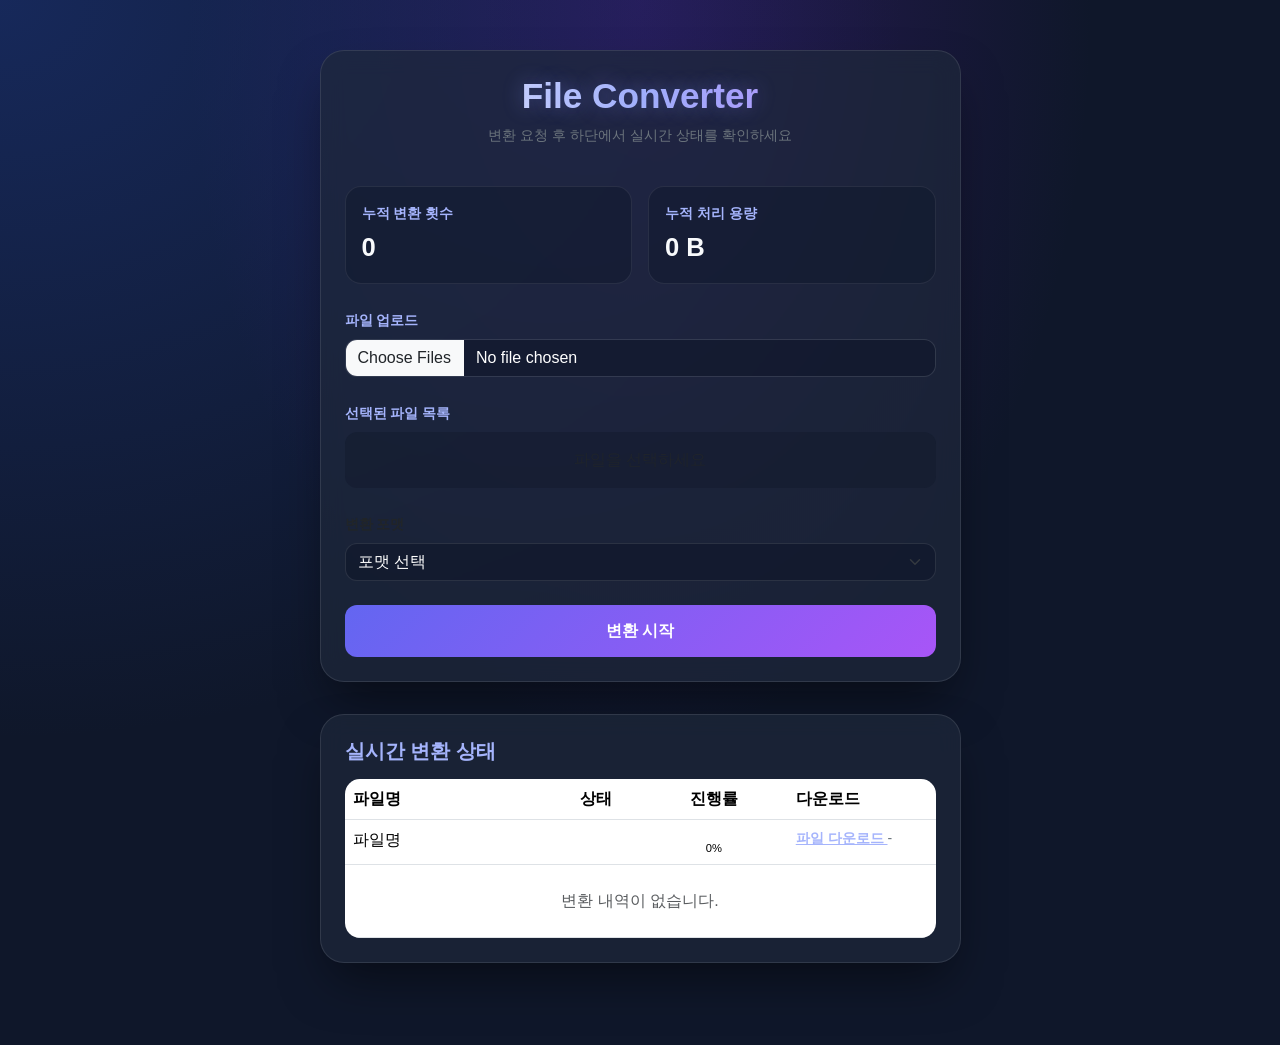
==== src/main/resources/templates/convert.html @ 1aa2a0c4 "[FEAT] 실시간 통계 프론트 구현완료" ====
<!DOCTYPE HTML>
<html xmlns:th="http://www.thymeleaf.org">
<head>
    <title>Dark File Converter - Convert & Status</title>
    <meta charset="UTF-8">
    <link href="https://cdn.jsdelivr.net/npm/bootstrap@5.3.0/dist/css/bootstrap.min.css" rel="stylesheet">
    <style>
        body {
            background-color: #0f172a;
            background-image: radial-gradient(at 0% 0%, rgba(30, 58, 138, 0.5) 0, transparent 50%),
                              radial-gradient(at 50% 0%, rgba(76, 29, 149, 0.4) 0, transparent 50%);
            min-height: 100vh;
            color: #f8fafc;
            font-family: 'Inter', sans-serif;
            padding: 50px 0;
        }
        .bright-title {
            background: linear-gradient(to right, #ffffff, #a5b4fc, #c084fc);
            -webkit-background-clip: text;
            -webkit-text-fill-color: transparent;
            font-size: 2.2rem;
            text-shadow: 0 0 20px rgba(129, 140, 248, 0.4);
        }
        .card {
            background: rgba(30, 41, 59, 0.7);
            backdrop-filter: blur(12px);
            border: 1px solid rgba(255, 255, 255, 0.1);
            border-radius: 24px;
            box-shadow: 0 25px 50px -12px rgba(0, 0, 0, 0.5);
            margin-bottom: 2rem;
        }
        .form-control, .form-select {
            background-color: rgba(15, 23, 42, 0.6);
            border: 1px solid rgba(255, 255, 255, 0.1);
            color: #fff;
            border-radius: 12px;
        }
        .btn-neon {
            background: linear-gradient(135deg, #6366f1 0%, #a855f7 100%);
            border: none;
            color: white;
            font-weight: bold;
            padding: 14px;
            border-radius: 12px;
            transition: all 0.3s ease;
        }
        .file-list-container {
            background: rgba(15, 23, 42, 0.4);
            border-radius: 12px;
            max-height: 150px;
            overflow-y: auto;
        }
        /* 상태 테이블 스타일 */
        .table { color: #cbd5e1; }
        .table-dark-custom { background: rgba(15, 23, 42, 0.4); border-radius: 15px; overflow: hidden; }
        .update-highlight { animation: flash 2s; }
        @keyframes flash {
            0% { background-color: rgba(99, 102, 241, 0.3); }
            100% { background-color: transparent; }
        }
        /* 다운로드 링크 호버 효과 추가 */
        .download-link:hover {
            color: #c084fc !important;
            text-shadow: 0 0 8px rgba(192, 132, 252, 0.6);
        }
    </style>
</head>
<body>

<div class="container">
    <div class="row justify-content-center">
        <div class="col-md-7">

            <div class="card p-4">
                <div class="text-center mb-4">
                    <h2 class="fw-bold bright-title">File Converter</h2>
                    <p class="text-secondary small">변환 요청 후 하단에서 실시간 상태를 확인하세요</p>
                </div>

                <div class="row g-3 mb-4">
                    <div class="col-6">
                        <div class="p-3 rounded-4" style="background: rgba(15, 23, 42, 0.45); border: 1px solid rgba(255,255,255,0.08);">
                            <div class="small text-uppercase fw-bold mb-1" style="color:#a5b4fc;">누적 변환 횟수</div>
                            <div id="globalCompletedCount" class="fw-bold" style="font-size: 1.6rem; color:#f8fafc;">0</div>
                        </div>
                    </div>
                    <div class="col-6">
                        <div class="p-3 rounded-4" style="background: rgba(15, 23, 42, 0.45); border: 1px solid rgba(255,255,255,0.08);">
                            <div class="small text-uppercase fw-bold mb-1" style="color:#a5b4fc;">누적 처리 용량</div>
                            <div id="globalCompletedBytes" class="fw-bold" style="font-size: 1.6rem; color:#f8fafc;">0 B</div>
                        </div>
                    </div>
                </div>

                <form id="uploadForm">
                    <div class="mb-4">
                        <label class="form-label small text-uppercase fw-bold" style="color:#a5b4fc">파일 업로드</label>
                        <input class="form-control" type="file" id="fileInput" name="files" multiple onchange="updateFileList()" required>
                    </div>

                    <div class="mb-4">
                        <label class="form-label small text-uppercase fw-bold" style="color:#a5b4fc">선택된 파일 목록</label>
                        <div class="file-list-container p-2">
                            <ul id="fileList" class="list-group list-group-flush">
                                <li class="list-group-item text-muted text-center border-0" style="background:transparent">파일을 선택하세요</li>
                            </ul>
                        </div>
                    </div>

                    <div class="mb-4">
                        <label class="form-label small text-uppercase fw-bold text-indigo-300">변환 포맷</label>
                        <select class="form-select" name="targetFormat" required>
                            <option value="" disabled selected>포맷 선택</option>
                            <option th:each="format : ${formats}" th:value="${format}" th:text="${format}">PDF</option>
                        </select>
                    </div>

                    <div class="d-grid">
                        <button type="submit" id="submitBtn" class="btn btn-neon">변환 시작</button>
                    </div>
                </form>
            </div>

            <div class="card p-4">
                <h5 class="fw-bold mb-3" style="color:#a5b4fc">실시간 변환 상태</h5>
                <div class="table-responsive table-dark-custom">
                    <table class="table mb-0" style="table-layout: fixed; width: 100%;">
                        <thead style="background: rgba(255,255,255,0.05)">
                        <tr>
                            <th style="width: 35%">파일명</th>
                            <th class="text-center" style="width: 15%">상태</th>
                            <th class="text-center" style="width: 25%">진행률</th>
                            <th style="width: 25%">다운로드</th>
                        </tr>
                        </thead>
                        <tbody id="status-tbody">
                        <tr th:each="history : ${histories}"
                            class="history-row"
                            th:data-id="${history.historyId}"
                            th:data-s3-filename="${history.s3FileName}">

                            <td th:text="${history.originalFile}" class="text-truncate">파일명</td>

                            <td class="status-cell text-center">
                                    <span class="badge"
                                          th:classappend="${history.status == '3' ? 'bg-success' : (history.status == '2' ? 'bg-primary' : 'bg-secondary')}"
                                          th:text="${history.status == '3' ? '완료' : (history.status == '2' ? '진행 중' : '대기 중')}">대기 중</span>
                            </td>

                            <td class="progress-cell" style="vertical-align: middle;">
                                <div class="progress" style="height: 8px; background: rgba(255,255,255,0.1);">
                                    <div class="progress-bar progress-bar-striped progress-bar-animated bg-info"
                                         role="progressbar"
                                         th:style="'width: ' + ${history.percent ?: 0} + '%'"></div>
                                </div>
                                <small class="percent-text d-block text-center mt-1" style="font-size: 0.7rem;"
                                       th:text="${(history.percent ?: 0) + '%'}">0%</small>
                            </td>

                            <td class="message-cell small">
                                <th:block th:if="${history.status == '3' and history.convertedFile != null and !history.convertedFile.trim().isEmpty()}">
                                    <span class="download-link"
                                          th:onclick="handleDownloadRequest([[${history.convertedFile}]])"
                                          style="color: #a5b4fc; cursor: pointer; text-decoration: underline; font-weight: bold;">
                                        파일 다운로드
                                    </span>
                                </th:block>
                                <th:block th:unless="${history.status == '3' and history.convertedFile != null and !history.convertedFile.trim().isEmpty()}">
                                    <span class="text-secondary" th:text="${history.message ?: '-'}">-</span>
                                </th:block>
                            </td>
                        </tr>
                        <tr th:if="${#lists.isEmpty(histories)}" id="empty-row">
                            <td colspan="4" class="text-center text-muted p-4">변환 내역이 없습니다.</td>
                        </tr>
                        </tbody>
                    </table>
                </div>
            </div>

        </div>
    </div>
</div>

<script th:inline="javascript">
    // 🌟 [기존] 백엔드(/api/file/download-url)를 통해 안전하게 Presigned URL을 발급받아 현재 창에서 다운로드
    async function handleDownloadRequest(key) {
        if (!key || key.trim() === "") {
            alert("아직 파일이 준비되지 않았습니다.");
            return;
        }

        try {
            const response = await fetch(`/api/file/download-url?key=${encodeURIComponent(key.trim())}`);

            if (!response.ok) {
                throw new Error(`서버 에러: ${response.status}`);
            }

            const downloadUrl = await response.text();

            const link = document.createElement('a');
            link.href = downloadUrl;
            link.style.display = 'none';
            document.body.appendChild(link);
            link.click();
            document.body.removeChild(link);

        } catch (error) {
            console.error("다운로드 실패:", error);
            alert("파일 다운로드 중 오류가 발생했습니다.");
        }
    }

    // 1. UUID 관리 (localStorage로 고정)
    function getOrCreateUuid() {
        let uuid = localStorage.getItem('uuid');
        if (!uuid) {
            uuid = crypto.randomUUID();
            localStorage.setItem('uuid', uuid);
        }
        return uuid;
    }

    const myUuid = getOrCreateUuid();
    let fileEventSource = null;
    let statsEventSource = null;

    // 2. 파일 진행률 SSE 연결 및 데이터 수신
    function initSse(uuid) {
        console.log("📍 SSE 연결 중... UUID:", uuid);

        if (fileEventSource) {
            fileEventSource.close();
        }

        fileEventSource = new EventSource(`/api/sse/connect/${uuid}`);

        fileEventSource.addEventListener('redis-caching-update', (event) => {
            const data = JSON.parse(event.data);
            console.log("🔔 상태 업데이트 수신:", data);
            updateStatusUI(data);
        });

        fileEventSource.onopen = () => console.log("✅ 파일 SSE 연결 성공");

        fileEventSource.onerror = () => {
            console.warn("⚠️ 파일 SSE 연결 오류");
            fileEventSource.close();

            setTimeout(() => {
                initSse(uuid);
            }, 3000);
        };
    }

    // 3. 전역 통계 초기 조회
    async function loadStatsSummary() {
        try {
            const response = await fetch('/api/stats/summary');

            if (!response.ok) {
                throw new Error(`stats summary load failed: ${response.status}`);
            }

            const summary = await response.json();
            updateStatsSummaryUI(summary);
        } catch (error) {
            console.error("전역 통계 초기 조회 실패:", error);
        }
    }

    // 4. 전역 통계 SSE 연결
    function initStatsSse() {
        if (statsEventSource) {
            statsEventSource.close();
        }

        statsEventSource = new EventSource('/api/sse/stats');

        statsEventSource.addEventListener('stats-summary-update', (event) => {
            const summary = JSON.parse(event.data);
            console.log("📊 전역 통계 업데이트 수신:", summary);
            updateStatsSummaryUI(summary);
        });

        statsEventSource.onopen = () => console.log("✅ stats SSE 연결 성공");

        statsEventSource.onerror = () => {
            console.warn("⚠️ stats SSE 연결 오류");
            statsEventSource.close();

            setTimeout(() => {
                initStatsSse();
            }, 3000);
        };
    }

    // 5. 전역 통계 UI 갱신
    function updateStatsSummaryUI(summary) {
        const countEl = document.getElementById('globalCompletedCount');
        const bytesEl = document.getElementById('globalCompletedBytes');

        if (countEl) {
            countEl.textContent = Number(summary.completedCount || 0).toLocaleString();
        }

        if (bytesEl) {
            bytesEl.textContent = formatBytes(summary.completedBytes || 0);
        }
    }

    // 6. 바이트 포맷터
    function formatBytes(bytes) {
        const value = Number(bytes || 0);

        if (value < 1024) return `${value} B`;
        if (value < 1024 * 1024) return `${(value / 1024).toFixed(1)} KB`;
        if (value < 1024 * 1024 * 1024) return `${(value / (1024 * 1024)).toFixed(1)} MB`;
        return `${(value / (1024 * 1024 * 1024)).toFixed(1)} GB`;
    }

    // 7. 페이지 초기 실행
    document.addEventListener('DOMContentLoaded', async () => {
        initSse(myUuid);
        await loadStatsSummary();
        initStatsSse();
    });

    // 8. 수신한 데이터를 기반으로 테이블의 특정 행을 찾아 변경
    function updateStatusUI(data) {
        if (data.uuid !== myUuid) {
            return;
        }

        const fileId = data.filename || data.s3FileName;
        const row = document.querySelector(`tr[data-s3-filename="${fileId}"]`);

        if (row) {
            console.log("✅ 매칭 성공:", fileId);

            const statusCell = row.querySelector('.status-cell');
            const progressBar = row.querySelector('.progress-bar');
            const percentText = row.querySelector('.percent-text');
            const messageCell = row.querySelector('.message-cell');

            let statusText = "대기 중";
            let badgeClass = "bg-secondary";

            if (data.status === "2" || (typeof data.status === 'string' && data.status.includes("업데이트"))) {
                statusText = "진행 중";
                badgeClass = "bg-primary";
            } else if (data.status === "3" || (typeof data.status === 'string' && data.status.includes("완료"))) {
                statusText = "완료";
                badgeClass = "bg-success";
            }

            if (statusCell) {
                statusCell.innerHTML = `<span class="badge ${badgeClass}">${statusText}</span>`;
            }

            if (progressBar && data.percent !== undefined) {
                const p = data.percent;
                progressBar.style.setProperty('width', p + '%', 'important');

                if (percentText) {
                    percentText.innerText = p + "%";
                }

                if (p >= 100 || statusText === "완료") {
                    progressBar.classList.remove('progress-bar-animated');
                    progressBar.classList.replace('bg-info', 'bg-success');
                }
            }

            if (messageCell) {
                if (statusText === "완료") {
                    const fileKey = data.convertedFile ? data.convertedFile.trim() : "";

                    if (fileKey !== "") {
                        messageCell.innerHTML = `
                            <span class="download-link"
                                  onclick="handleDownloadRequest('${fileKey}')"
                                  style="color: #a5b4fc; cursor: pointer; text-decoration: underline; font-weight: bold;">
                                파일 다운로드
                            </span>
                        `;
                    } else {
                        messageCell.innerHTML = `<span class="text-secondary">파일 준비 중...</span>`;
                    }
                } else {
                    messageCell.innerHTML = `<span class="text-secondary">${data.status === "2" ? "처리 중..." : "-"}</span>`;
                }
            }

            row.classList.add('update-highlight');
            setTimeout(() => row.classList.remove('update-highlight'), 1000);
        } else {
            console.warn("❌ 매칭 실패: 화면에 해당 s3FileName 식별자를 가진 행이 없습니다 ->", fileId);
        }
    }

    // 9. 파일 업로드 목록 업데이트 UI
    function updateFileList() {
        const input = document.getElementById('fileInput');
        const list = document.getElementById('fileList');
        list.innerHTML = '';

        if (input.files.length === 0) {
            list.innerHTML = '<li class="list-group-item text-muted text-center border-0" style="background:transparent">파일을 선택하세요</li>';
            return;
        }

        Array.from(input.files).forEach(f => {
            const li = document.createElement('li');
            li.className = 'list-group-item text-white border-0 py-2';
            li.style.background = 'transparent';
            li.innerText = f.name;
            list.appendChild(li);
        });
    }

    // 10. 업로드 + 완료 처리 (Presigned URL 방식)
    document.getElementById('uploadForm').addEventListener('submit', async function(e) {
        e.preventDefault();

        const btn = document.getElementById('submitBtn');
        const fileInput = document.getElementById('fileInput');
        const files = Array.from(fileInput.files);
        const targetFormat = document.querySelector('select[name="targetFormat"]').value;

        if (files.length === 0 || !targetFormat) return;

        btn.disabled = true;
        btn.innerText = "URL 발급 중...";

        try {
            // 1) upload-init
            const initReq = {
                uuid: myUuid,
                targetFormat: targetFormat,
                files: files.map(f => ({
                    filename: f.name,
                    contentType: f.type || "application/octet-stream",
                    size: f.size
                }))
            };

            const initRes = await fetch('/file/upload-init', {
                method: 'POST',
                headers: { 'Content-Type': 'application/json' },
                body: JSON.stringify(initReq)
            });

            if (!initRes.ok) throw new Error("upload-init 실패");
            const initData = await initRes.json();

            // 2) S3 PUT 업로드
            btn.innerText = "S3 업로드 중...";
            for (let i = 0; i < initData.items.length; i++) {
                const item = initData.items[i];
                const f = files[i];

                const putRes = await fetch(item.uploadUrl, {
                    method: 'PUT',
                    headers: { 'Content-Type': f.type || "application/octet-stream" },
                    body: f
                });

                if (!putRes.ok) throw new Error(`S3 업로드 실패: ${f.name}`);
            }

            // 3) upload-complete
            btn.innerText = "서버 처리 중...";

            const completeRes = await fetch('/file/upload-complete', {
                method: 'POST',
                headers: { 'Content-Type': 'application/json' },
                body: JSON.stringify({
                    uuid: myUuid,
                    historyIds: initData.items.map(x => x.historyId)
                })
            });

            if (!completeRes.ok) throw new Error("upload-complete 실패");

            const text = await completeRes.text();
            if (!text) {
                location.reload();
                return;
            }

            const newHistories = JSON.parse(text);

            const emptyRow = document.getElementById('empty-row');
            if (emptyRow) emptyRow.remove();

            const tbody = document.getElementById('status-tbody');

            newHistories.forEach(history => {
                const row = document.createElement('tr');
                row.className = 'history-row update-highlight';
                row.setAttribute('data-id', history.historyId);
                row.setAttribute('data-s3-filename', history.s3FileName);

                let statusText = "대기 중";
                let badgeClass = "bg-secondary";

                if (history.status == '2') {
                    statusText = "진행 중";
                    badgeClass = "bg-primary";
                } else if (history.status == '3') {
                    statusText = "완료";
                    badgeClass = "bg-success";
                }

                row.innerHTML = `
                    <td class="text-truncate" style="max-width: 150px;">${history.fileName || history.originalFile}</td>
                    <td class="status-cell text-center">
                        <span class="badge ${badgeClass}">${statusText}</span>
                    </td>
                    <td class="progress-cell" style="vertical-align: middle;">
                        <div class="progress" style="height: 8px; background: rgba(255,255,255,0.1);">
                            <div class="progress-bar progress-bar-striped progress-bar-animated bg-info"
                                 role="progressbar" style="width: 0%"></div>
                        </div>
                        <small class="percent-text d-block text-center mt-1" style="font-size: 0.7rem;">0%</small>
                    </td>
                    <td class="message-cell small text-secondary">${history.message || '-'}</td>
                `;
                tbody.prepend(row);
            });

            this.reset();
            document.getElementById('fileList').innerHTML =
                '<li class="list-group-item text-muted text-center border-0" style="background:transparent">파일을 선택하세요</li>';

            btn.disabled = false;
            btn.innerText = "변환 시작";

        } catch (err) {
            console.error("❌ 업로드 실패:", err);
            btn.disabled = false;
            btn.innerText = "변환 시작";
            alert("업로드 처리 중 오류가 발생했습니다.");
        }
    });
</script>
</body>
</html>
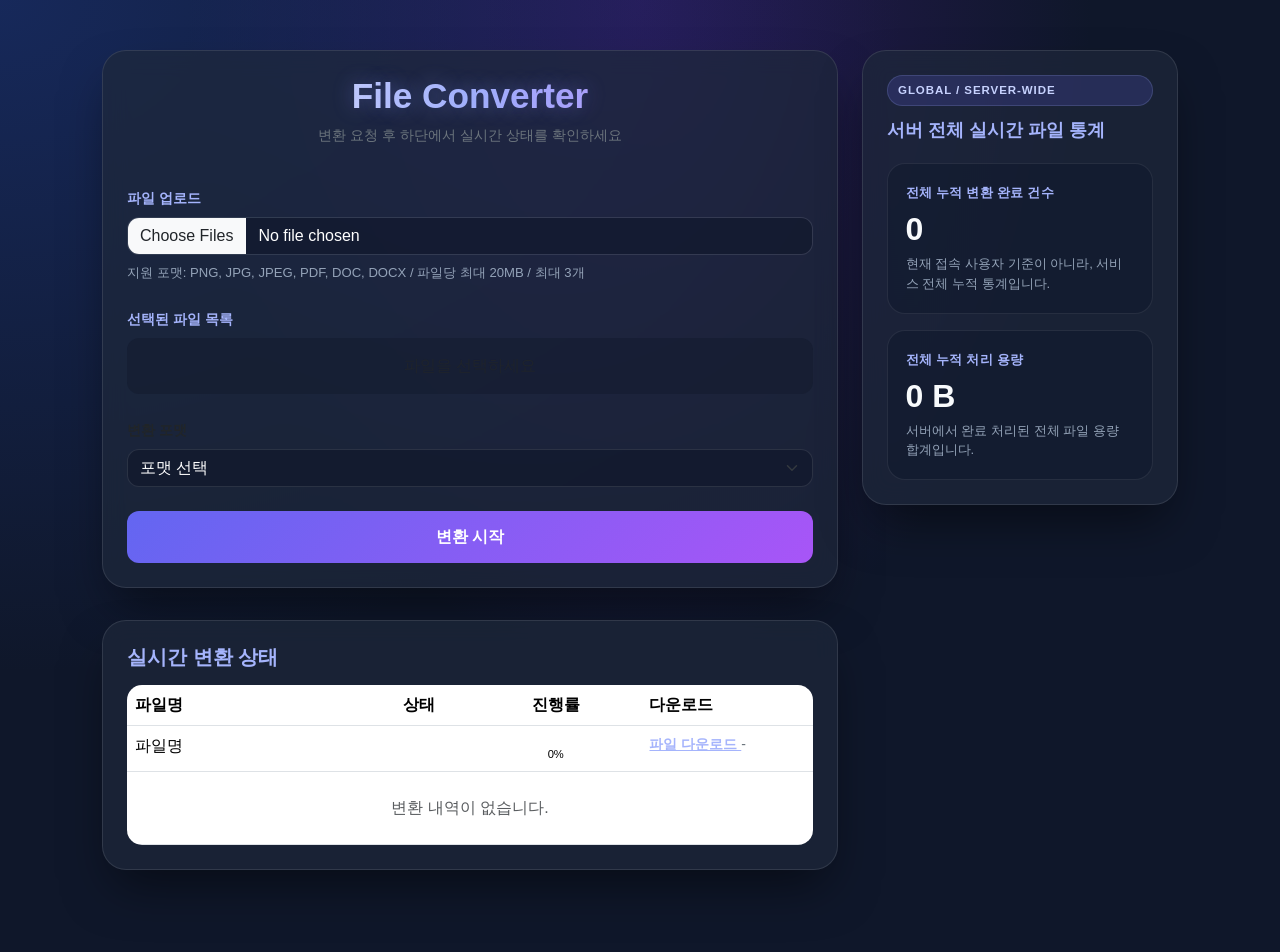
==== commit 13424e81: "[FEAT] 파일 업로드 용량 제한 및 개수 제한, X버튼 생성" ====
--- a/src/main/resources/templates/convert.html
+++ b/src/main/resources/templates/convert.html
@@ -14,6 +14,7 @@
             font-family: 'Inter', sans-serif;
             padding: 50px 0;
         }
+
         .bright-title {
             background: linear-gradient(to right, #ffffff, #a5b4fc, #c084fc);
             -webkit-background-clip: text;
@@ -21,6 +22,7 @@
             font-size: 2.2rem;
             text-shadow: 0 0 20px rgba(129, 140, 248, 0.4);
         }
+
         .card {
             background: rgba(30, 41, 59, 0.7);
             backdrop-filter: blur(12px);
@@ -29,12 +31,14 @@
             box-shadow: 0 25px 50px -12px rgba(0, 0, 0, 0.5);
             margin-bottom: 2rem;
         }
+
         .form-control, .form-select {
             background-color: rgba(15, 23, 42, 0.6);
             border: 1px solid rgba(255, 255, 255, 0.1);
             color: #fff;
             border-radius: 12px;
         }
+
         .btn-neon {
             background: linear-gradient(135deg, #6366f1 0%, #a855f7 100%);
             border: none;
@@ -44,32 +48,187 @@
             border-radius: 12px;
             transition: all 0.3s ease;
         }
+
         .file-list-container {
             background: rgba(15, 23, 42, 0.4);
             border-radius: 12px;
-            max-height: 150px;
+            max-height: 180px;
             overflow-y: auto;
         }
-        /* 상태 테이블 스타일 */
-        .table { color: #cbd5e1; }
-        .table-dark-custom { background: rgba(15, 23, 42, 0.4); border-radius: 15px; overflow: hidden; }
-        .update-highlight { animation: flash 2s; }
+
+        .table {
+            color: #cbd5e1;
+        }
+
+        .table-dark-custom {
+            background: rgba(15, 23, 42, 0.4);
+            border-radius: 15px;
+            overflow: hidden;
+        }
+
+        .update-highlight {
+            animation: flash 2s;
+        }
+
         @keyframes flash {
             0% { background-color: rgba(99, 102, 241, 0.3); }
             100% { background-color: transparent; }
         }
-        /* 다운로드 링크 호버 효과 추가 */
+
         .download-link:hover {
             color: #c084fc !important;
             text-shadow: 0 0 8px rgba(192, 132, 252, 0.6);
         }
+
+        .main-layout {
+            align-items: flex-start;
+        }
+
+        .left-panel {
+            max-width: 760px;
+        }
+
+        .right-panel {
+            max-width: 340px;
+        }
+
+        .stats-sidebar {
+            position: sticky;
+            top: 50px;
+        }
+
+        .server-badge {
+            display: inline-block;
+            margin-bottom: 0.7rem;
+            padding: 6px 10px;
+            border-radius: 999px;
+            background: rgba(99, 102, 241, 0.18);
+            border: 1px solid rgba(165, 180, 252, 0.18);
+            color: #c7d2fe;
+            font-size: 0.72rem;
+            font-weight: 800;
+            letter-spacing: 0.08em;
+        }
+
+        .stats-title {
+            color: #a5b4fc;
+            font-weight: 700;
+            margin-bottom: 1.2rem;
+            font-size: 1.1rem;
+        }
+
+        .stats-box {
+            background: rgba(15, 23, 42, 0.45);
+            border: 1px solid rgba(255,255,255,0.08);
+            border-radius: 18px;
+            padding: 1.2rem 1.1rem;
+            margin-bottom: 1rem;
+        }
+
+        .stats-label {
+            font-size: 0.82rem;
+            font-weight: 700;
+            color: #a5b4fc;
+            margin-bottom: 0.45rem;
+            letter-spacing: 0.02em;
+        }
+
+        .stats-value {
+            font-size: 2rem;
+            font-weight: 800;
+            color: #f8fafc;
+            line-height: 1.2;
+        }
+
+        .stats-subtext {
+            color: #94a3b8;
+            font-size: 0.82rem;
+            margin-top: 0.35rem;
+            line-height: 1.5;
+        }
+
+        .helper-text {
+            color: #94a3b8;
+            font-size: 0.82rem;
+            margin-top: 0.5rem;
+        }
+
+        .selected-file-row {
+            display: flex;
+            align-items: center;
+            justify-content: space-between;
+            gap: 12px;
+        }
+
+        .selected-file-info {
+            min-width: 0;
+            display: flex;
+            align-items: center;
+            gap: 8px;
+            flex: 1;
+        }
+
+        .selected-file-name {
+            color: #f8fafc;
+            white-space: nowrap;
+            overflow: hidden;
+            text-overflow: ellipsis;
+            max-width: 420px;
+        }
+
+        .selected-file-meta {
+            color: #94a3b8;
+            font-size: 0.78rem;
+            flex-shrink: 0;
+        }
+
+        .selected-file-remove-btn {
+            width: 28px;
+            height: 28px;
+            border: none;
+            border-radius: 999px;
+            background: rgba(239, 68, 68, 0.14);
+            color: #fca5a5;
+            font-size: 1rem;
+            font-weight: 700;
+            line-height: 1;
+            display: inline-flex;
+            align-items: center;
+            justify-content: center;
+            cursor: pointer;
+            transition: all 0.2s ease;
+            flex-shrink: 0;
+        }
+
+        .selected-file-remove-btn:hover {
+            background: rgba(239, 68, 68, 0.24);
+            color: #fff;
+            transform: scale(1.05);
+        }
+
+        @media (max-width: 991.98px) {
+            .right-panel {
+                max-width: 760px;
+            }
+
+            .stats-sidebar {
+                position: static;
+                top: auto;
+            }
+
+            .stats-value {
+                font-size: 1.7rem;
+            }
+        }
     </style>
 </head>
 <body>
 
 <div class="container">
-    <div class="row justify-content-center">
-        <div class="col-md-7">
+    <div class="row justify-content-center g-4 main-layout">
+
+        <!-- 왼쪽: 업로드 + 실시간 상태 -->
+        <div class="col-lg-8 left-panel">
 
             <div class="card p-4">
                 <div class="text-center mb-4">
@@ -77,32 +236,32 @@
                     <p class="text-secondary small">변환 요청 후 하단에서 실시간 상태를 확인하세요</p>
                 </div>
 
-                <div class="row g-3 mb-4">
-                    <div class="col-6">
-                        <div class="p-3 rounded-4" style="background: rgba(15, 23, 42, 0.45); border: 1px solid rgba(255,255,255,0.08);">
-                            <div class="small text-uppercase fw-bold mb-1" style="color:#a5b4fc;">누적 변환 횟수</div>
-                            <div id="globalCompletedCount" class="fw-bold" style="font-size: 1.6rem; color:#f8fafc;">0</div>
-                        </div>
-                    </div>
-                    <div class="col-6">
-                        <div class="p-3 rounded-4" style="background: rgba(15, 23, 42, 0.45); border: 1px solid rgba(255,255,255,0.08);">
-                            <div class="small text-uppercase fw-bold mb-1" style="color:#a5b4fc;">누적 처리 용량</div>
-                            <div id="globalCompletedBytes" class="fw-bold" style="font-size: 1.6rem; color:#f8fafc;">0 B</div>
-                        </div>
-                    </div>
-                </div>
-
                 <form id="uploadForm">
                     <div class="mb-4">
                         <label class="form-label small text-uppercase fw-bold" style="color:#a5b4fc">파일 업로드</label>
-                        <input class="form-control" type="file" id="fileInput" name="files" multiple onchange="updateFileList()" required>
+                        <input
+                                class="form-control"
+                                type="file"
+                                id="fileInput"
+                                name="files"
+                                multiple
+                                accept=".png,.jpg,.jpeg,.pdf,.doc,.docx"
+                                onchange="updateFileList()"
+                                required
+                        >
+                        <div class="helper-text">
+                            지원 포맷: PNG, JPG, JPEG, PDF, DOC, DOCX / 파일당 최대 20MB / 최대 3개
+                        </div>
                     </div>
 
                     <div class="mb-4">
                         <label class="form-label small text-uppercase fw-bold" style="color:#a5b4fc">선택된 파일 목록</label>
                         <div class="file-list-container p-2">
                             <ul id="fileList" class="list-group list-group-flush">
-                                <li class="list-group-item text-muted text-center border-0" style="background:transparent">파일을 선택하세요</li>
+                                <li class="list-group-item text-muted text-center border-0"
+                                    style="background:transparent">
+                                    파일을 선택하세요
+                                </li>
                             </ul>
                         </div>
                     </div>
@@ -142,9 +301,9 @@
                             <td th:text="${history.originalFile}" class="text-truncate">파일명</td>
 
                             <td class="status-cell text-center">
-                                    <span class="badge"
-                                          th:classappend="${history.status == '3' ? 'bg-success' : (history.status == '2' ? 'bg-primary' : 'bg-secondary')}"
-                                          th:text="${history.status == '3' ? '완료' : (history.status == '2' ? '진행 중' : '대기 중')}">대기 중</span>
+                                <span class="badge"
+                                      th:classappend="${history.status == '3' ? 'bg-success' : (history.status == '2' ? 'bg-primary' : 'bg-secondary')}"
+                                      th:text="${history.status == '3' ? '완료' : (history.status == '2' ? '진행 중' : '대기 중')}">대기 중</span>
                             </td>
 
                             <td class="progress-cell" style="vertical-align: middle;">
@@ -158,14 +317,16 @@
                             </td>
 
                             <td class="message-cell small">
-                                <th:block th:if="${history.status == '3' and history.convertedFile != null and !history.convertedFile.trim().isEmpty()}">
+                                <th:block
+                                        th:if="${history.status == '3' and history.convertedFile != null and !history.convertedFile.trim().isEmpty()}">
                                     <span class="download-link"
                                           th:onclick="handleDownloadRequest([[${history.convertedFile}]])"
                                           style="color: #a5b4fc; cursor: pointer; text-decoration: underline; font-weight: bold;">
                                         파일 다운로드
                                     </span>
                                 </th:block>
-                                <th:block th:unless="${history.status == '3' and history.convertedFile != null and !history.convertedFile.trim().isEmpty()}">
+                                <th:block
+                                        th:unless="${history.status == '3' and history.convertedFile != null and !history.convertedFile.trim().isEmpty()}">
                                     <span class="text-secondary" th:text="${history.message ?: '-'}">-</span>
                                 </th:block>
                             </td>
@@ -177,13 +338,44 @@
                     </table>
                 </div>
             </div>
-
         </div>
+
+        <!-- 오른쪽: 통계 전용 카드 -->
+        <div class="col-lg-4 right-panel">
+            <div class="card p-4 stats-sidebar">
+                <div class="server-badge">GLOBAL / SERVER-WIDE</div>
+                <div class="stats-title">서버 전체 실시간 파일 통계</div>
+
+                <div class="stats-box">
+                    <div class="stats-label">전체 누적 변환 완료 건수</div>
+                    <div id="globalCompletedCount" class="stats-value">0</div>
+                    <div class="stats-subtext">
+                        현재 접속 사용자 기준이 아니라, 서비스 전체 누적 통계입니다.
+                    </div>
+                </div>
+
+                <div class="stats-box mb-0">
+                    <div class="stats-label">전체 누적 처리 용량</div>
+                    <div id="globalCompletedBytes" class="stats-value">0 B</div>
+                    <div class="stats-subtext">
+                        서버에서 완료 처리된 전체 파일 용량 합계입니다.
+                    </div>
+                </div>
+            </div>
+        </div>
+
     </div>
 </div>
 
 <script th:inline="javascript">
-    // 🌟 [기존] 백엔드(/api/file/download-url)를 통해 안전하게 Presigned URL을 발급받아 현재 창에서 다운로드
+
+    const MAX_FILE_COUNT = 3;
+    const MAX_FILE_SIZE_MB = 20;
+    const MAX_FILE_SIZE_BYTES = MAX_FILE_SIZE_MB * 1024 * 1024;
+    const ALLOWED_EXTENSIONS = ['png', 'jpg', 'jpeg', 'pdf', 'doc', 'docx'];
+
+    let selectedFiles = [];
+
     async function handleDownloadRequest(key) {
         if (!key || key.trim() === "") {
             alert("아직 파일이 준비되지 않았습니다.");
@@ -212,7 +404,6 @@
         }
     }
 
-    // 1. UUID 관리 (localStorage로 고정)
     function getOrCreateUuid() {
         let uuid = localStorage.getItem('uuid');
         if (!uuid) {
@@ -226,7 +417,6 @@
     let fileEventSource = null;
     let statsEventSource = null;
 
-    // 2. 파일 진행률 SSE 연결 및 데이터 수신
     function initSse(uuid) {
         console.log("📍 SSE 연결 중... UUID:", uuid);
 
@@ -254,7 +444,6 @@
         };
     }
 
-    // 3. 전역 통계 초기 조회
     async function loadStatsSummary() {
         try {
             const response = await fetch('/api/stats/summary');
@@ -270,7 +459,6 @@
         }
     }
 
-    // 4. 전역 통계 SSE 연결
     function initStatsSse() {
         if (statsEventSource) {
             statsEventSource.close();
@@ -296,7 +484,6 @@
         };
     }
 
-    // 5. 전역 통계 UI 갱신
     function updateStatsSummaryUI(summary) {
         const countEl = document.getElementById('globalCompletedCount');
         const bytesEl = document.getElementById('globalCompletedBytes');
@@ -310,7 +497,6 @@
         }
     }
 
-    // 6. 바이트 포맷터
     function formatBytes(bytes) {
         const value = Number(bytes || 0);
 
@@ -320,14 +506,97 @@
         return `${(value / (1024 * 1024 * 1024)).toFixed(1)} GB`;
     }
 
-    // 7. 페이지 초기 실행
+    function getFileExtension(filename) {
+        const parts = filename.split('.');
+        return parts.length > 1 ? parts.pop().toLowerCase() : '';
+    }
+
+    function syncFileInputWithSelectedFiles() {
+        const input = document.getElementById('fileInput');
+        const dt = new DataTransfer();
+
+        selectedFiles.forEach(file => dt.items.add(file));
+        input.files = dt.files;
+    }
+
+    function validateFiles(files) {
+        const validFiles = [];
+        const errors = [];
+
+         if (files.length > MAX_FILE_COUNT) {
+        errors.push(`파일은 최대 ${MAX_FILE_COUNT}개까지 업로드할 수 있습니다.`);
+    }
+
+        files.slice(0, MAX_FILE_COUNT).forEach(file => {
+        const ext = getFileExtension(file.name);
+
+        if (!ALLOWED_EXTENSIONS.includes(ext)) {
+            errors.push(`${file.name} : 지원하지 않는 파일 형식입니다. (${ext || '확장자 없음'})`);
+            return;
+        }
+
+        if (file.size > MAX_FILE_SIZE_BYTES) {
+            errors.push(`${file.name} : 파일 크기가 ${MAX_FILE_SIZE_MB}MB를 초과했습니다.`);
+            return;
+        }
+
+        validFiles.push(file);
+    });
+
+
+        return { validFiles, errors };
+    }
+
+    function removeSelectedFile(index) {
+        selectedFiles.splice(index, 1);
+        syncFileInputWithSelectedFiles();
+        renderSelectedFileList();
+    }
+
+    function renderSelectedFileList() {
+        const list = document.getElementById('fileList');
+        list.innerHTML = '';
+
+        if (selectedFiles.length === 0) {
+            list.innerHTML = `
+                <li class="list-group-item text-muted text-center border-0" style="background:transparent">
+                    파일을 선택하세요
+                </li>
+            `;
+            return;
+        }
+
+        selectedFiles.forEach((file, index) => {
+            const li = document.createElement('li');
+            li.className = 'list-group-item border-0 py-2';
+            li.style.background = 'transparent';
+
+            li.innerHTML = `
+                <div class="selected-file-row">
+                    <div class="selected-file-info">
+                        <span class="selected-file-name">${file.name}</span>
+                        <span class="selected-file-meta">${formatBytes(file.size)}</span>
+                    </div>
+                    <button type="button"
+                            class="selected-file-remove-btn"
+                            onclick="removeSelectedFile(${index})"
+                            title="선택 목록에서 제거">
+                        ×
+                    </button>
+                </div>
+            `;
+
+            list.appendChild(li);
+        });
+    }
+
     document.addEventListener('DOMContentLoaded', async () => {
         initSse(myUuid);
         await loadStatsSummary();
         initStatsSse();
+        renderSelectedFileList();
     });
 
-    // 8. 수신한 데이터를 기반으로 테이블의 특정 행을 찾아 변경
     function updateStatusUI(data) {
         if (data.uuid !== myUuid) {
             return;
@@ -400,42 +669,50 @@
         }
     }
 
-    // 9. 파일 업로드 목록 업데이트 UI
     function updateFileList() {
         const input = document.getElementById('fileInput');
-        const list = document.getElementById('fileList');
-        list.innerHTML = '';
-
-        if (input.files.length === 0) {
-            list.innerHTML = '<li class="list-group-item text-muted text-center border-0" style="background:transparent">파일을 선택하세요</li>';
+        const rawFiles = Array.from(input.files);
+        const { validFiles, errors } = validateFiles(rawFiles);
+
+        selectedFiles = validFiles;
+        syncFileInputWithSelectedFiles();
+
+        if (errors.length > 0) {
+            alert(errors.join('\n'));
+        }
+
+        renderSelectedFileList();
+    }
+
+    document.getElementById('uploadForm').addEventListener('submit', async function(e) {
+
+
+
+        e.preventDefault();
+
+        const btn = document.getElementById('submitBtn');
+        const files = [...selectedFiles];
+        const targetFormat = document.querySelector('select[name="targetFormat"]').value;
+
+        if (files.length === 0) {
+            alert("업로드 가능한 파일을 선택하세요.");
             return;
         }
 
-        Array.from(input.files).forEach(f => {
-            const li = document.createElement('li');
-            li.className = 'list-group-item text-white border-0 py-2';
-            li.style.background = 'transparent';
-            li.innerText = f.name;
-            list.appendChild(li);
-        });
-    }
-
-    // 10. 업로드 + 완료 처리 (Presigned URL 방식)
-    document.getElementById('uploadForm').addEventListener('submit', async function(e) {
-        e.preventDefault();
-
-        const btn = document.getElementById('submitBtn');
-        const fileInput = document.getElementById('fileInput');
-        const files = Array.from(fileInput.files);
-        const targetFormat = document.querySelector('select[name="targetFormat"]').value;
-
-        if (files.length === 0 || !targetFormat) return;
+        if (files.length > MAX_FILE_COUNT) {
+    alert(`파일은 최대 ${MAX_FILE_COUNT}개까지 업로드할 수 있습니다.`);
+    return;
+}
+
+        if (!targetFormat) {
+            alert("변환 포맷을 선택하세요.");
+            return;
+        }
 
         btn.disabled = true;
         btn.innerText = "URL 발급 중...";
 
         try {
-            // 1) upload-init
             const initReq = {
                 uuid: myUuid,
                 targetFormat: targetFormat,
@@ -455,7 +732,6 @@
             if (!initRes.ok) throw new Error("upload-init 실패");
             const initData = await initRes.json();
 
-            // 2) S3 PUT 업로드
             btn.innerText = "S3 업로드 중...";
             for (let i = 0; i < initData.items.length; i++) {
                 const item = initData.items[i];
@@ -470,7 +746,6 @@
                 if (!putRes.ok) throw new Error(`S3 업로드 실패: ${f.name}`);
             }
 
-            // 3) upload-complete
             btn.innerText = "서버 처리 중...";
 
             const completeRes = await fetch('/file/upload-complete', {
@@ -532,8 +807,8 @@
             });
 
             this.reset();
-            document.getElementById('fileList').innerHTML =
-                '<li class="list-group-item text-muted text-center border-0" style="background:transparent">파일을 선택하세요</li>';
+            selectedFiles = [];
+            renderSelectedFileList();
 
             btn.disabled = false;
             btn.innerText = "변환 시작";
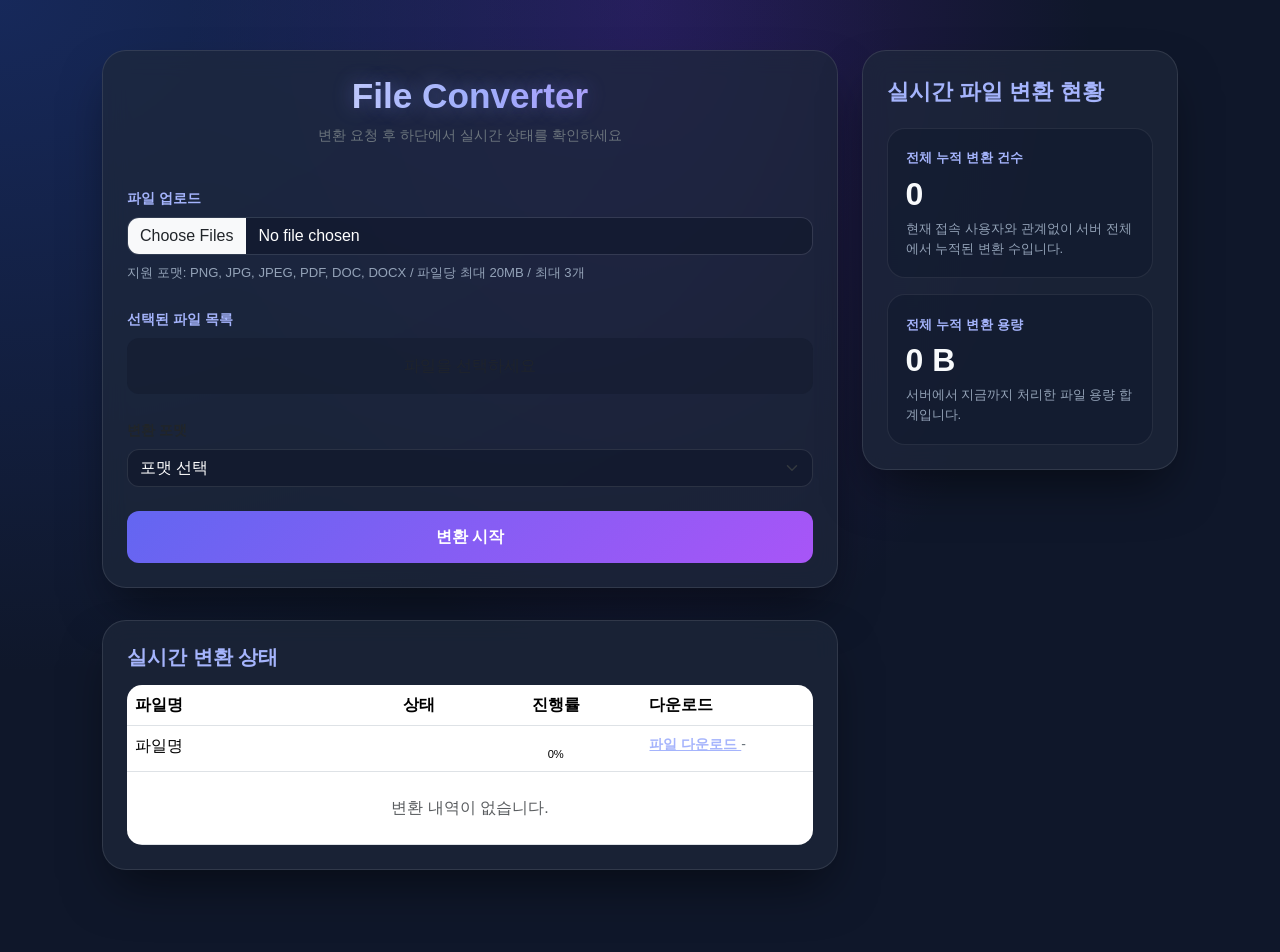
==== commit 6d993287: "[FEAT] 파일 변환 통계 화면 구현" ====
--- a/src/main/resources/templates/convert.html
+++ b/src/main/resources/templates/convert.html
@@ -112,9 +112,9 @@
 
         .stats-title {
             color: #a5b4fc;
-            font-weight: 700;
+            font-weight: 800;
             margin-bottom: 1.2rem;
-            font-size: 1.1rem;
+            font-size: 1.4rem;
         }
 
         .stats-box {
@@ -343,22 +343,21 @@
         <!-- 오른쪽: 통계 전용 카드 -->
         <div class="col-lg-4 right-panel">
             <div class="card p-4 stats-sidebar">
-                <div class="server-badge">GLOBAL / SERVER-WIDE</div>
-                <div class="stats-title">서버 전체 실시간 파일 통계</div>
+                <div class="stats-title">실시간 파일 변환 현황</div>
 
                 <div class="stats-box">
-                    <div class="stats-label">전체 누적 변환 완료 건수</div>
+                    <div class="stats-label">전체 누적 변환 건수</div>
                     <div id="globalCompletedCount" class="stats-value">0</div>
                     <div class="stats-subtext">
-                        현재 접속 사용자 기준이 아니라, 서비스 전체 누적 통계입니다.
+                        현재 접속 사용자와 관계없이 서버 전체에서 누적된 변환 수입니다.
                     </div>
                 </div>
 
                 <div class="stats-box mb-0">
-                    <div class="stats-label">전체 누적 처리 용량</div>
+                    <div class="stats-label">전체 누적 변환 용량</div>
                     <div id="globalCompletedBytes" class="stats-value">0 B</div>
                     <div class="stats-subtext">
-                        서버에서 완료 처리된 전체 파일 용량 합계입니다.
+                        서버에서 지금까지 처리한 파일 용량 합계입니다.
                     </div>
                 </div>
             </div>
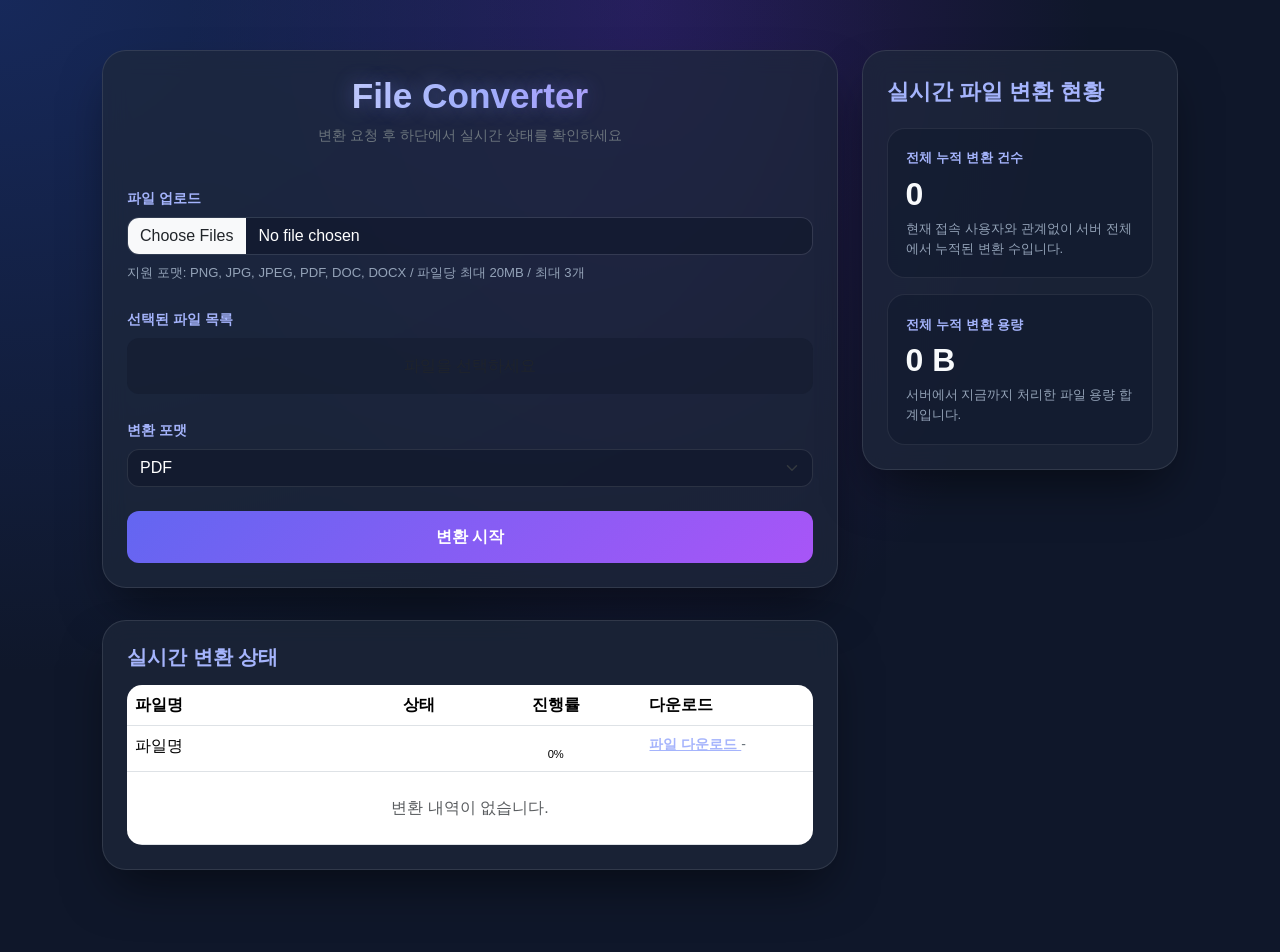
==== commit 862b5f6a: "[REFACTOR] 프론트 - 변환 포맷 PDF로 변경" ====
--- a/src/main/resources/templates/convert.html
+++ b/src/main/resources/templates/convert.html
@@ -258,8 +258,7 @@
                         <label class="form-label small text-uppercase fw-bold" style="color:#a5b4fc">선택된 파일 목록</label>
                         <div class="file-list-container p-2">
                             <ul id="fileList" class="list-group list-group-flush">
-                                <li class="list-group-item text-muted text-center border-0"
-                                    style="background:transparent">
+                                <li class="list-group-item text-center border-0" style="background:transparent; color:#cbd5e1; font-weight:600;">
                                     파일을 선택하세요
                                 </li>
                             </ul>
@@ -267,10 +266,11 @@
                     </div>
 
                     <div class="mb-4">
-                        <label class="form-label small text-uppercase fw-bold text-indigo-300">변환 포맷</label>
+                        <label class="form-label small text-uppercase fw-bold" style="color:#a5b4fc">변환 포맷</label>
                         <select class="form-select" name="targetFormat" required>
                             <option value="" disabled selected>포맷 선택</option>
-                            <option th:each="format : ${formats}" th:value="${format}" th:text="${format}">PDF</option>
+                            <option value="PDF" selected>PDF</option>
+<!--                            <option th:each="format : ${formats}" th:value="${format}" th:text="${format}">PDF</option>-->
                         </select>
                     </div>
 
@@ -601,7 +601,7 @@
             return;
         }
 
-        const fileId = data.filename || data.s3FileName;
+        const fileId = data.fileName || data.s3FileName;
         const row = document.querySelector(`tr[data-s3-filename="${fileId}"]`);
 
         if (row) {
@@ -786,6 +786,9 @@
                 } else if (history.status == '3') {
                     statusText = "완료";
                     badgeClass = "bg-success";
+                } else if (history.status == '9') {
+                    statusText = "실패";
+                    badgeCLass = "badge bg-danger";
                 }
 
                 row.innerHTML = `
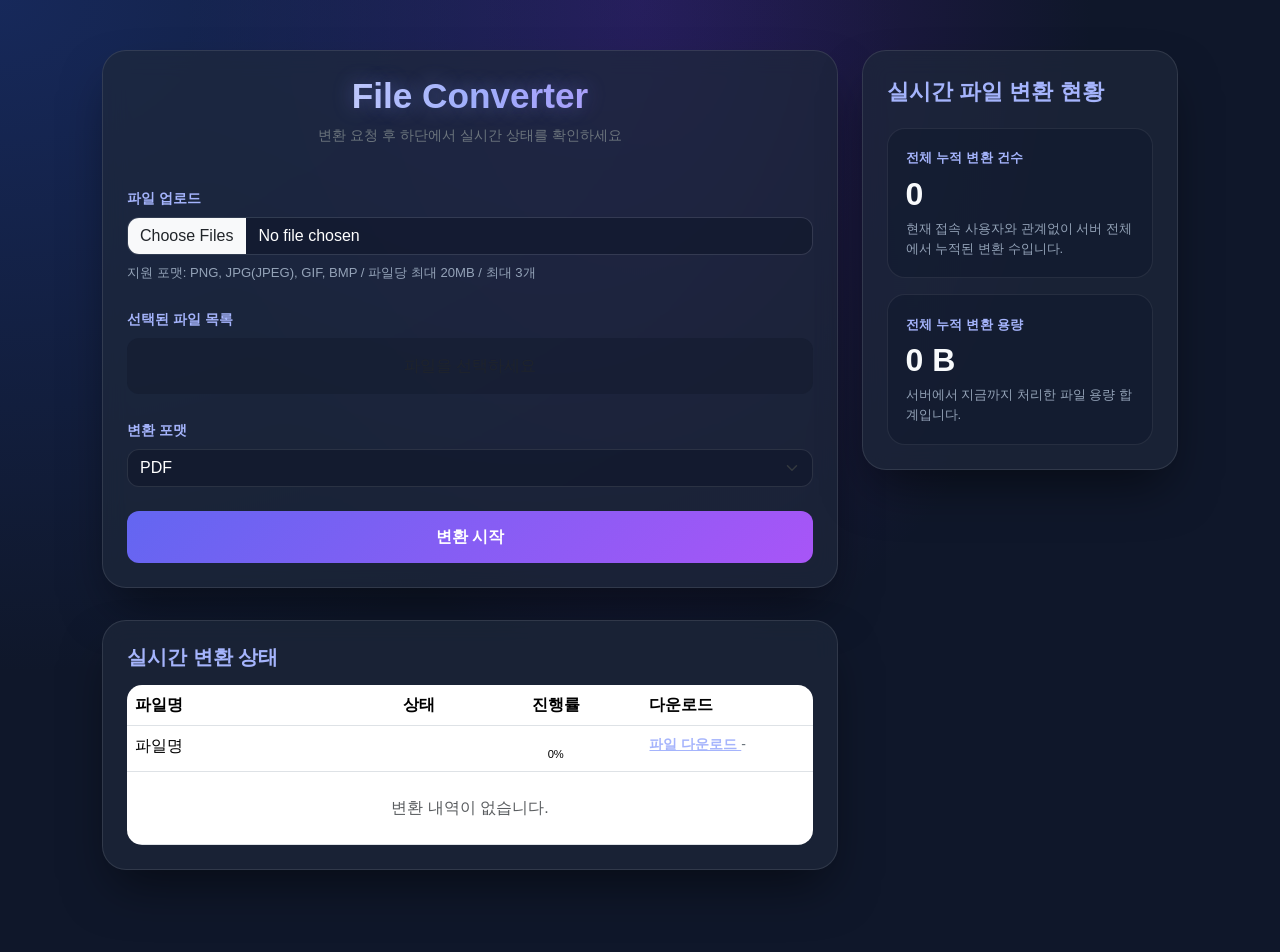
==== commit 9e52403e: "[chore]: html 지원 포맷 수정" ====
--- a/src/main/resources/templates/convert.html
+++ b/src/main/resources/templates/convert.html
@@ -250,7 +250,7 @@
                                 required
                         >
                         <div class="helper-text">
-                            지원 포맷: PNG, JPG, JPEG, PDF, DOC, DOCX / 파일당 최대 20MB / 최대 3개
+                            지원 포맷: PNG, JPG(JPEG), GIF, BMP / 파일당 최대 20MB / 최대 3개
                         </div>
                     </div>
 
